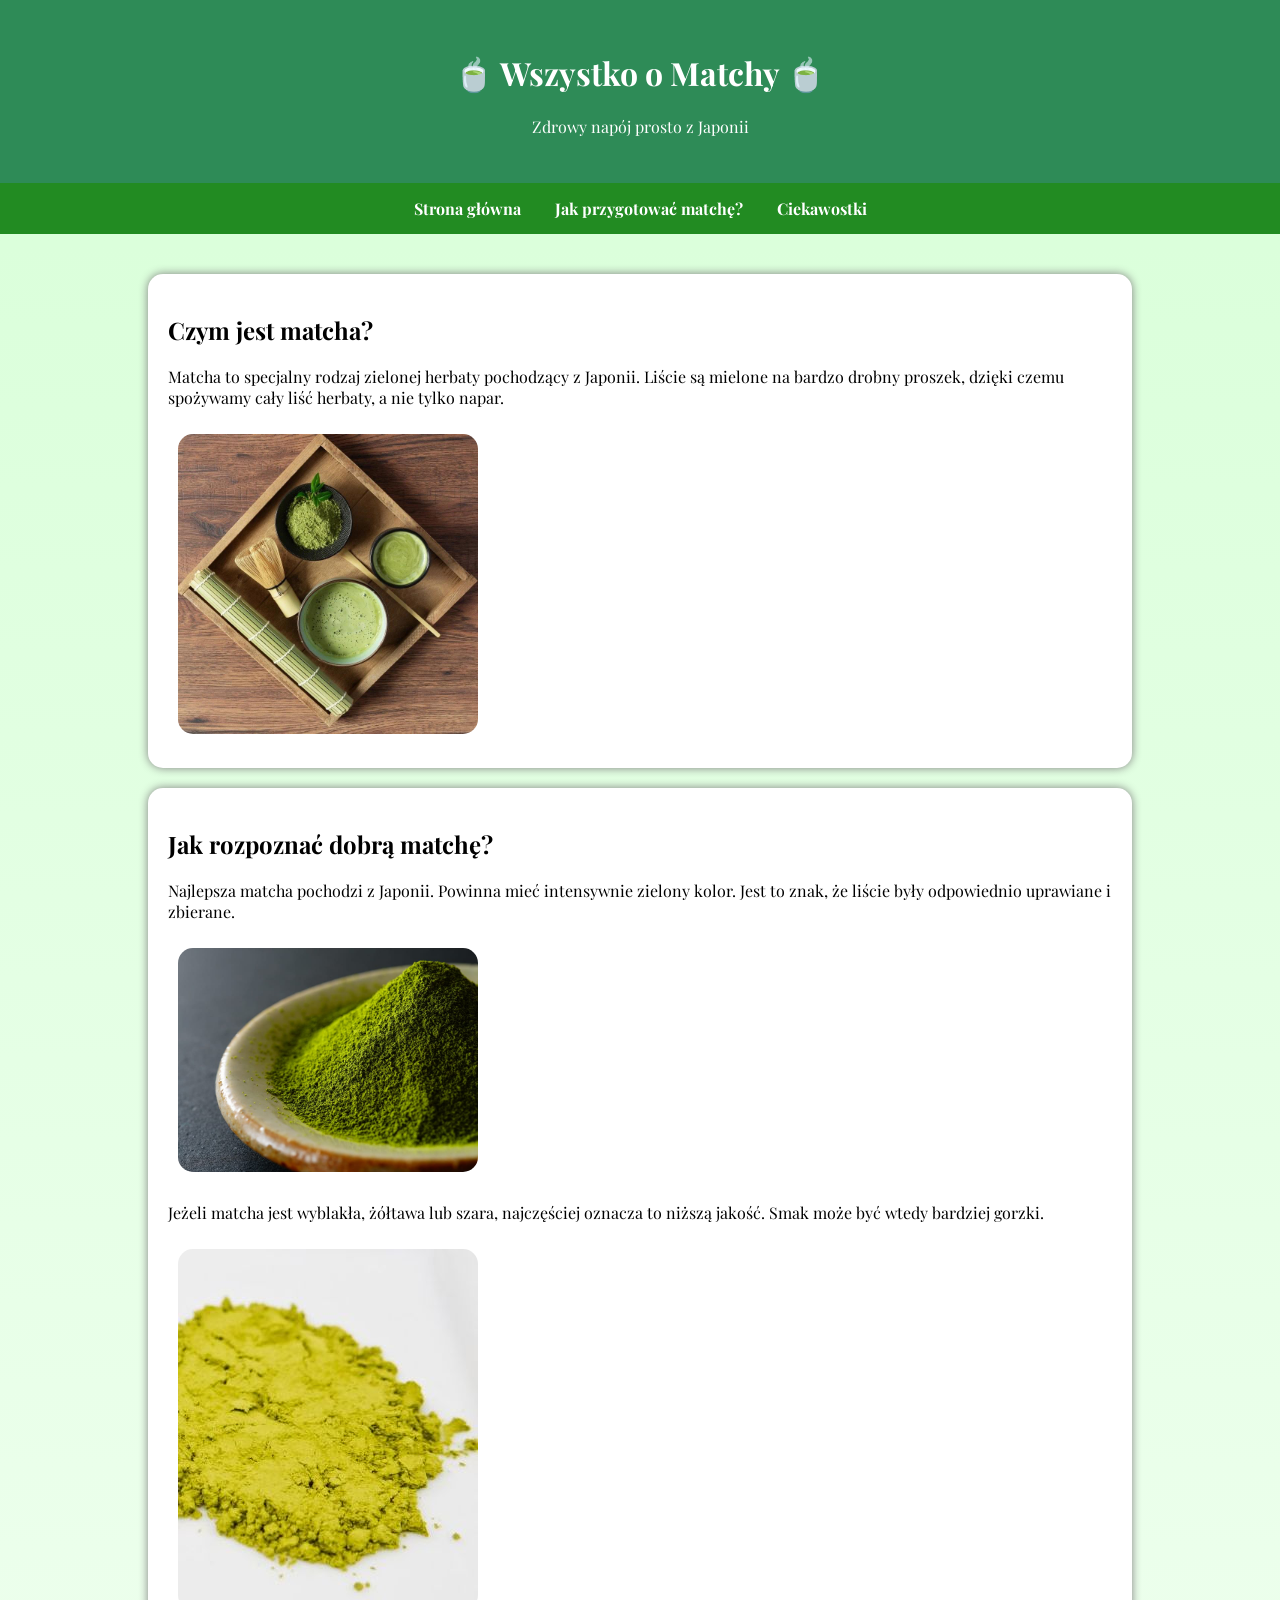
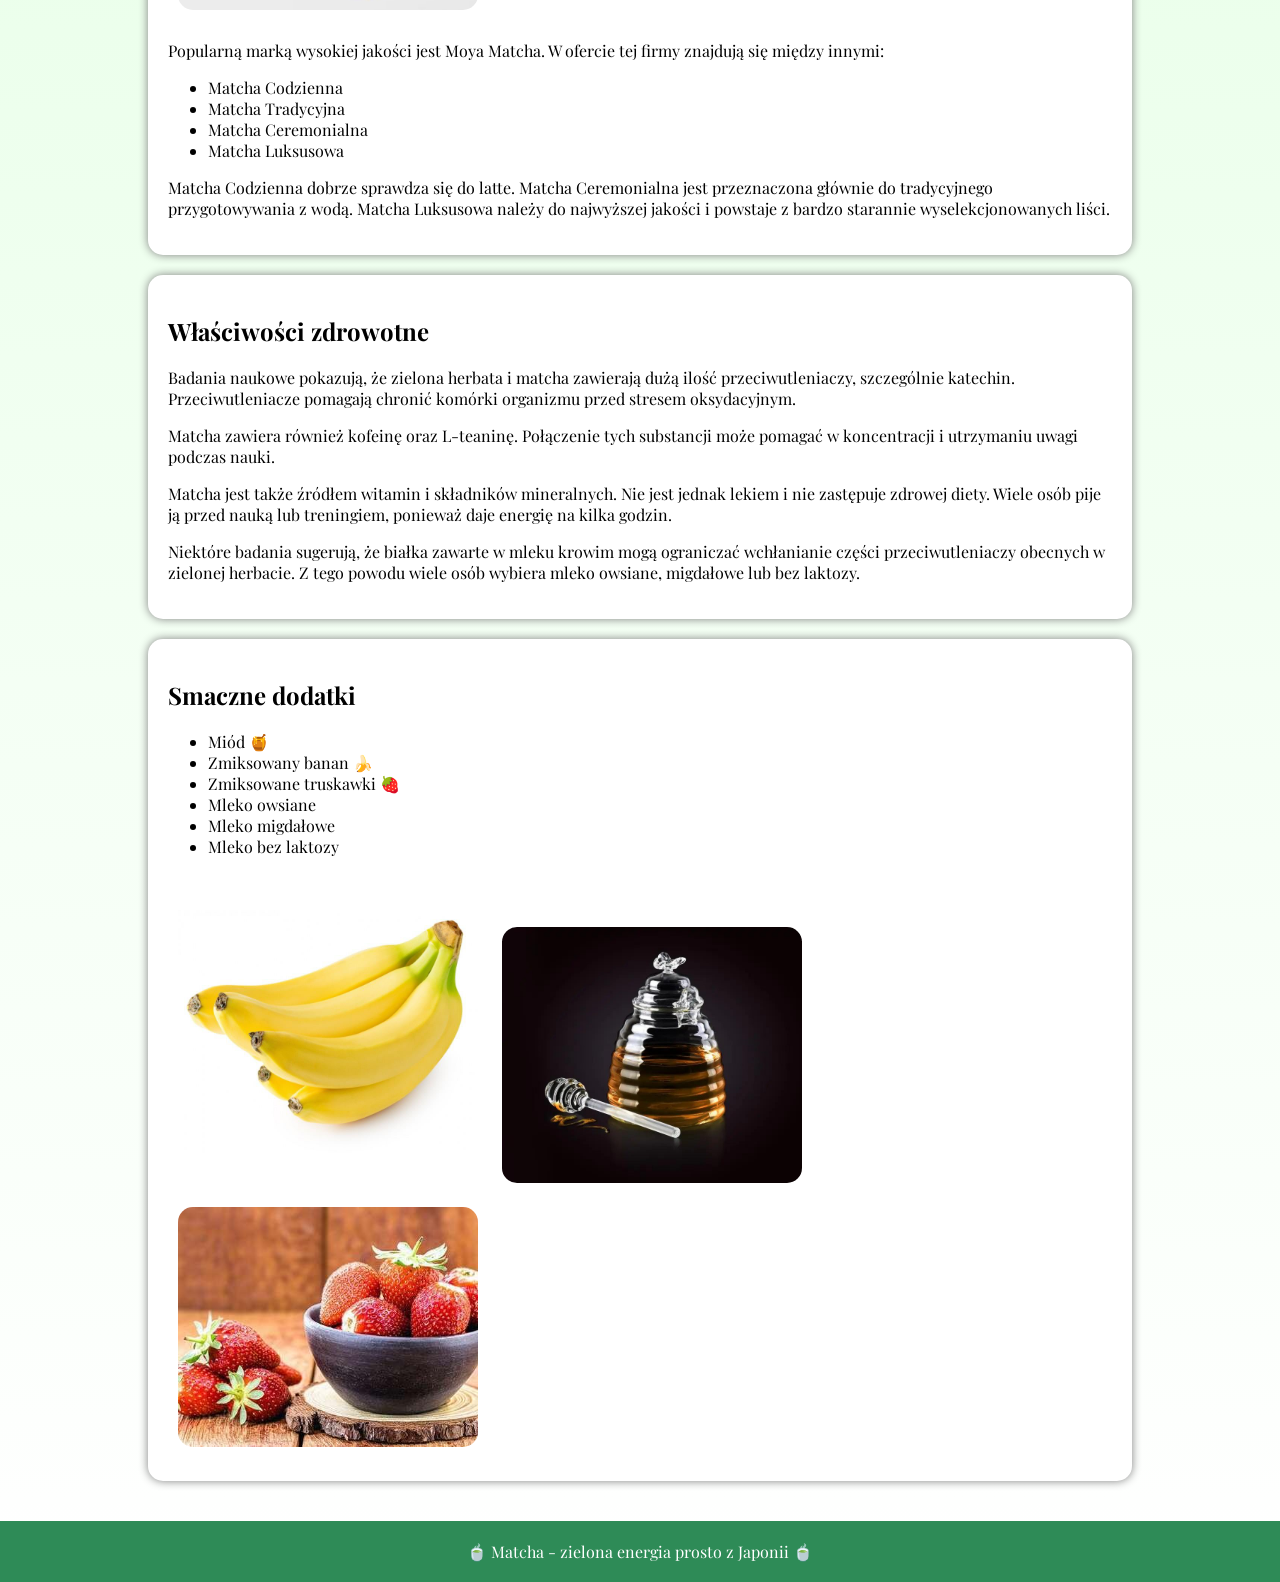
==== index.html @ af4edae6 "Add files via upload" ====
<!DOCTYPE html>
<html lang="pl">

<head>
<meta charset="UTF-8">
<title>Wszystko o Matchy</title>
<link rel="stylesheet" href="style.css">
</head>

<body>

<header>
<h1>🍵 Wszystko o Matchy 🍵</h1>
<p>Zdrowy napój prosto z Japonii</p>
</header>

<nav>
<a href="index.html">Strona główna</a>
<a href="przygotowanie.html">Jak przygotować matchę?</a>
<a href="ciekawostki.html">Ciekawostki</a>
</nav>

<section>

<div class="karta">
<h2>Czym jest matcha?</h2>

<p>
Matcha to specjalny rodzaj zielonej herbaty pochodzący z Japonii.
Liście są mielone na bardzo drobny proszek, dzięki czemu spożywamy
cały liść herbaty, a nie tylko napar.
</p>

<img src="matcha.jpg" alt="Matcha">
</div>

<div class="karta">
<h2>Jak rozpoznać dobrą matchę?</h2>

<p>
Najlepsza matcha pochodzi z Japonii.
Powinna mieć intensywnie zielony kolor.
Jest to znak, że liście były odpowiednio uprawiane i zbierane.
</p>

<img src="dobra_matcha.jpg">

<p>
Jeżeli matcha jest wyblakła, żółtawa lub szara,
najczęściej oznacza to niższą jakość.
Smak może być wtedy bardziej gorzki.
</p>

<img src="slaba_matcha.jpg">

<p>
Popularną marką wysokiej jakości jest Moya Matcha.
W ofercie tej firmy znajdują się między innymi:
</p>

<ul>
<li>Matcha Codzienna</li>
<li>Matcha Tradycyjna</li>
<li>Matcha Ceremonialna</li>
<li>Matcha Luksusowa</li>
</ul>

<p>
Matcha Codzienna dobrze sprawdza się do latte.
Matcha Ceremonialna jest przeznaczona głównie
do tradycyjnego przygotowywania z wodą.
Matcha Luksusowa należy do najwyższej jakości
i powstaje z bardzo starannie wyselekcjonowanych liści.
</p>
</div>

<div class="karta">
<h2>Właściwości zdrowotne</h2>

<p>
Badania naukowe pokazują, że zielona herbata i matcha zawierają
dużą ilość przeciwutleniaczy, szczególnie katechin.
Przeciwutleniacze pomagają chronić komórki organizmu przed
stresem oksydacyjnym.
</p>

<p>
Matcha zawiera również kofeinę oraz L-teaninę.
Połączenie tych substancji może pomagać w koncentracji
i utrzymaniu uwagi podczas nauki. 
</p>

<p>
Matcha jest także źródłem witamin i składników mineralnych.
Nie jest jednak lekiem i nie zastępuje zdrowej diety. Wiele osób pije ją przed nauką lub treningiem, ponieważ daje energię na kilka godzin.
</p>

<p>
Niektóre badania sugerują, że białka zawarte w mleku krowim mogą ograniczać wchłanianie części przeciwutleniaczy obecnych w zielonej herbacie. Z tego powodu wiele osób wybiera mleko owsiane, migdałowe lub bez laktozy.
</p>

</div>

<div class="karta">

<h2>Smaczne dodatki</h2>

<ul>
<li>Miód 🍯</li>
<li>Zmiksowany banan 🍌</li>
<li>Zmiksowane truskawki 🍓</li>
<li>Mleko owsiane</li>
<li>Mleko migdałowe</li>
<li>Mleko bez laktozy</li>
</ul>

<img src="banana.jpg">
<img src="miod.jpg">
<img src="truskawki.jpg">

</div>

</section>

<footer>
🍵 Matcha - zielona energia prosto z Japonii 🍵
</footer>

</body>
</html>
---- style.css ----
@import url('https://fonts.googleapis.com/css2?family=Playfair+Display:wght@400;700&display=swap');
body{
    background: linear-gradient(#d8ffd8,#ffffff);
    font-family: 'Playfair Display', serif;
    margin:0;
}

header{
    background-color:#2e8b57;
    color:white;
    text-align:center;
    padding:30px;
}

header h1{
    animation: pojawianie 2s;
}

@keyframes pojawianie{
    from{
        opacity:0;
        transform:translateY(-30px);
    }
    to{
        opacity:1;
        transform:translateY(0);
    }
}

nav{
    background-color:#228b22;
    text-align:center;
    padding:15px;
}

nav a{
    color:white;
    text-decoration:none;
    font-weight:bold;
    margin:15px;
}

nav a:hover{
    color:yellow;
}

section{
    width:80%;
    margin:auto;
    padding:20px;
}

img{
    width:300px;
    border-radius:15px;
    transition:0.5s;
    margin:10px;
}

img:hover{
    transform:scale(1.1);
}

.karta{
    background:white;
    padding:20px;
    margin:20px;
    border-radius:15px;
    box-shadow:0px 0px 10px gray;
}

footer{
    background:#2e8b57;
    color:white;
    text-align:center;
    padding:20px;
}
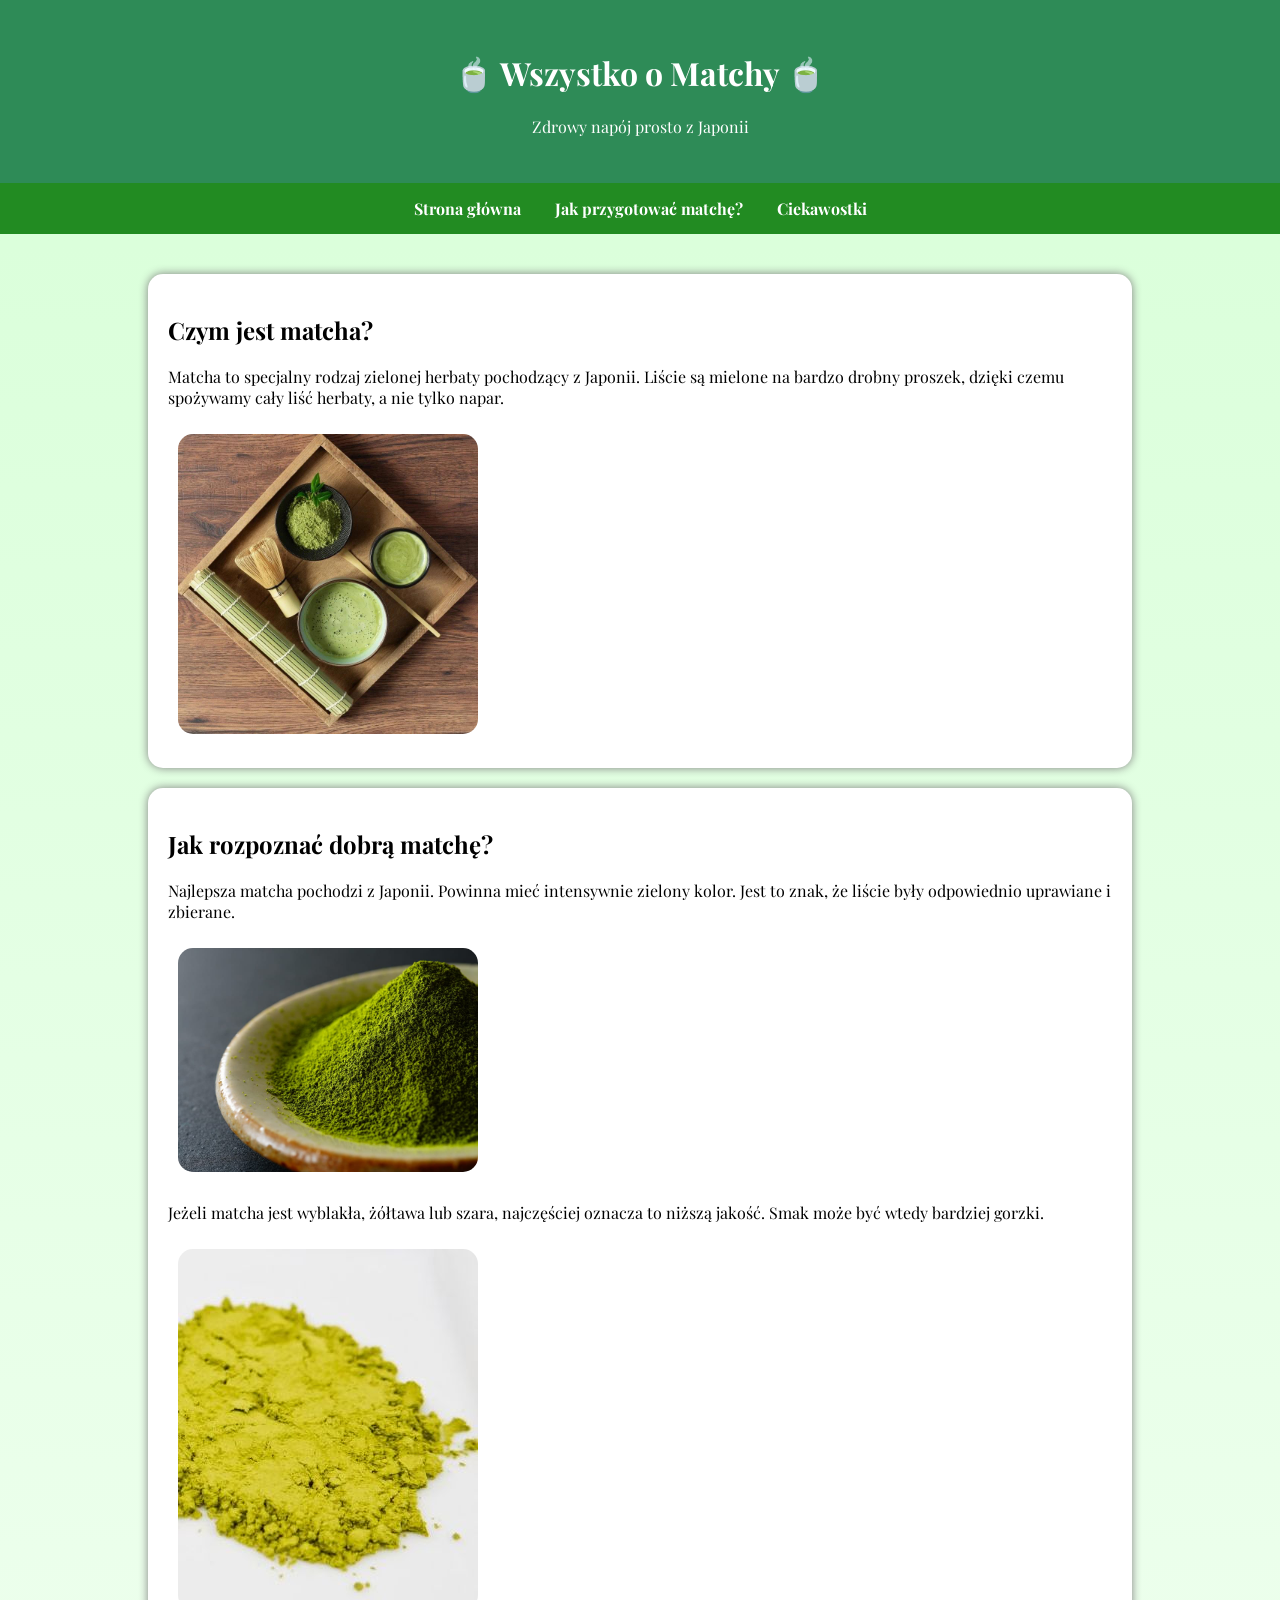
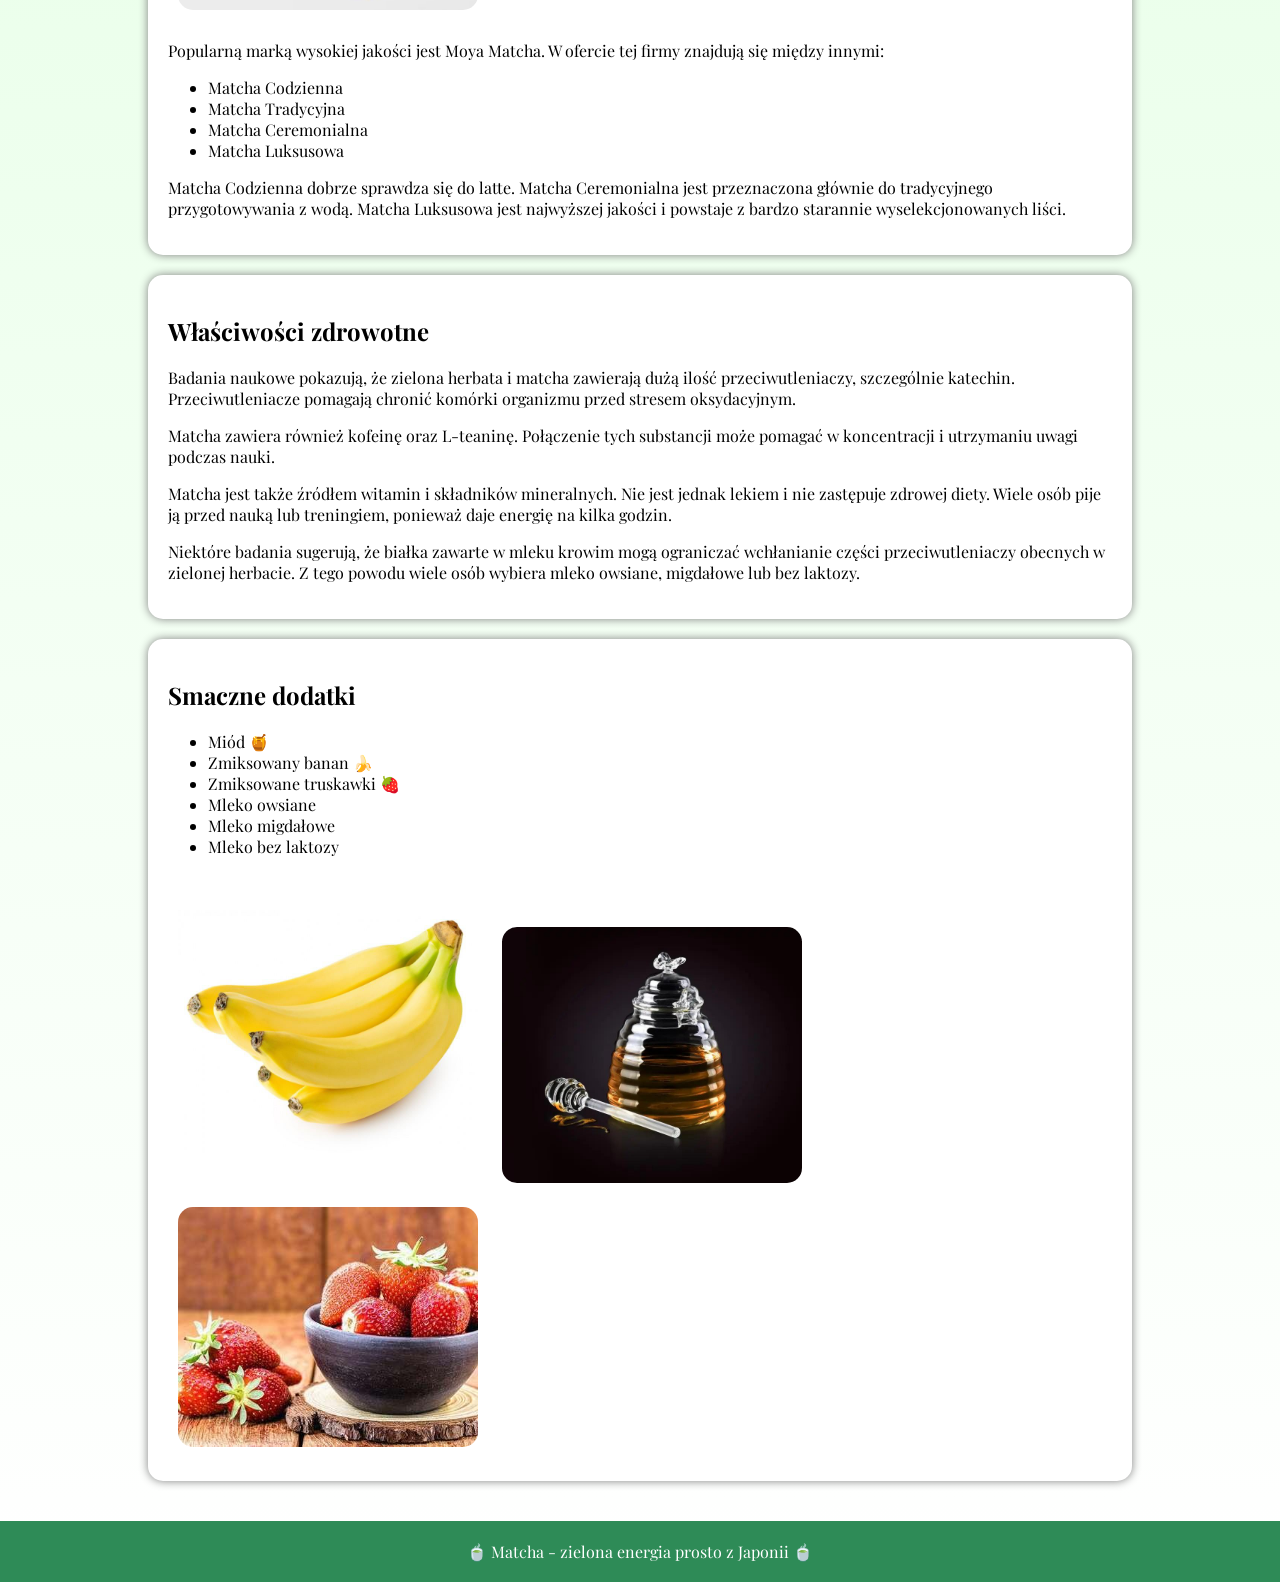
==== commit a638003d: "Update index.html" ====
--- a/index.html
+++ b/index.html
@@ -69,7 +69,7 @@
 Matcha Codzienna dobrze sprawdza się do latte.
 Matcha Ceremonialna jest przeznaczona głównie
 do tradycyjnego przygotowywania z wodą.
-Matcha Luksusowa należy do najwyższej jakości
+Matcha Luksusowa jest najwyższej jakości
 i powstaje z bardzo starannie wyselekcjonowanych liści.
 </p>
 </div>
@@ -127,4 +127,4 @@
 </footer>
 
 </body>
-</html>+</html>
